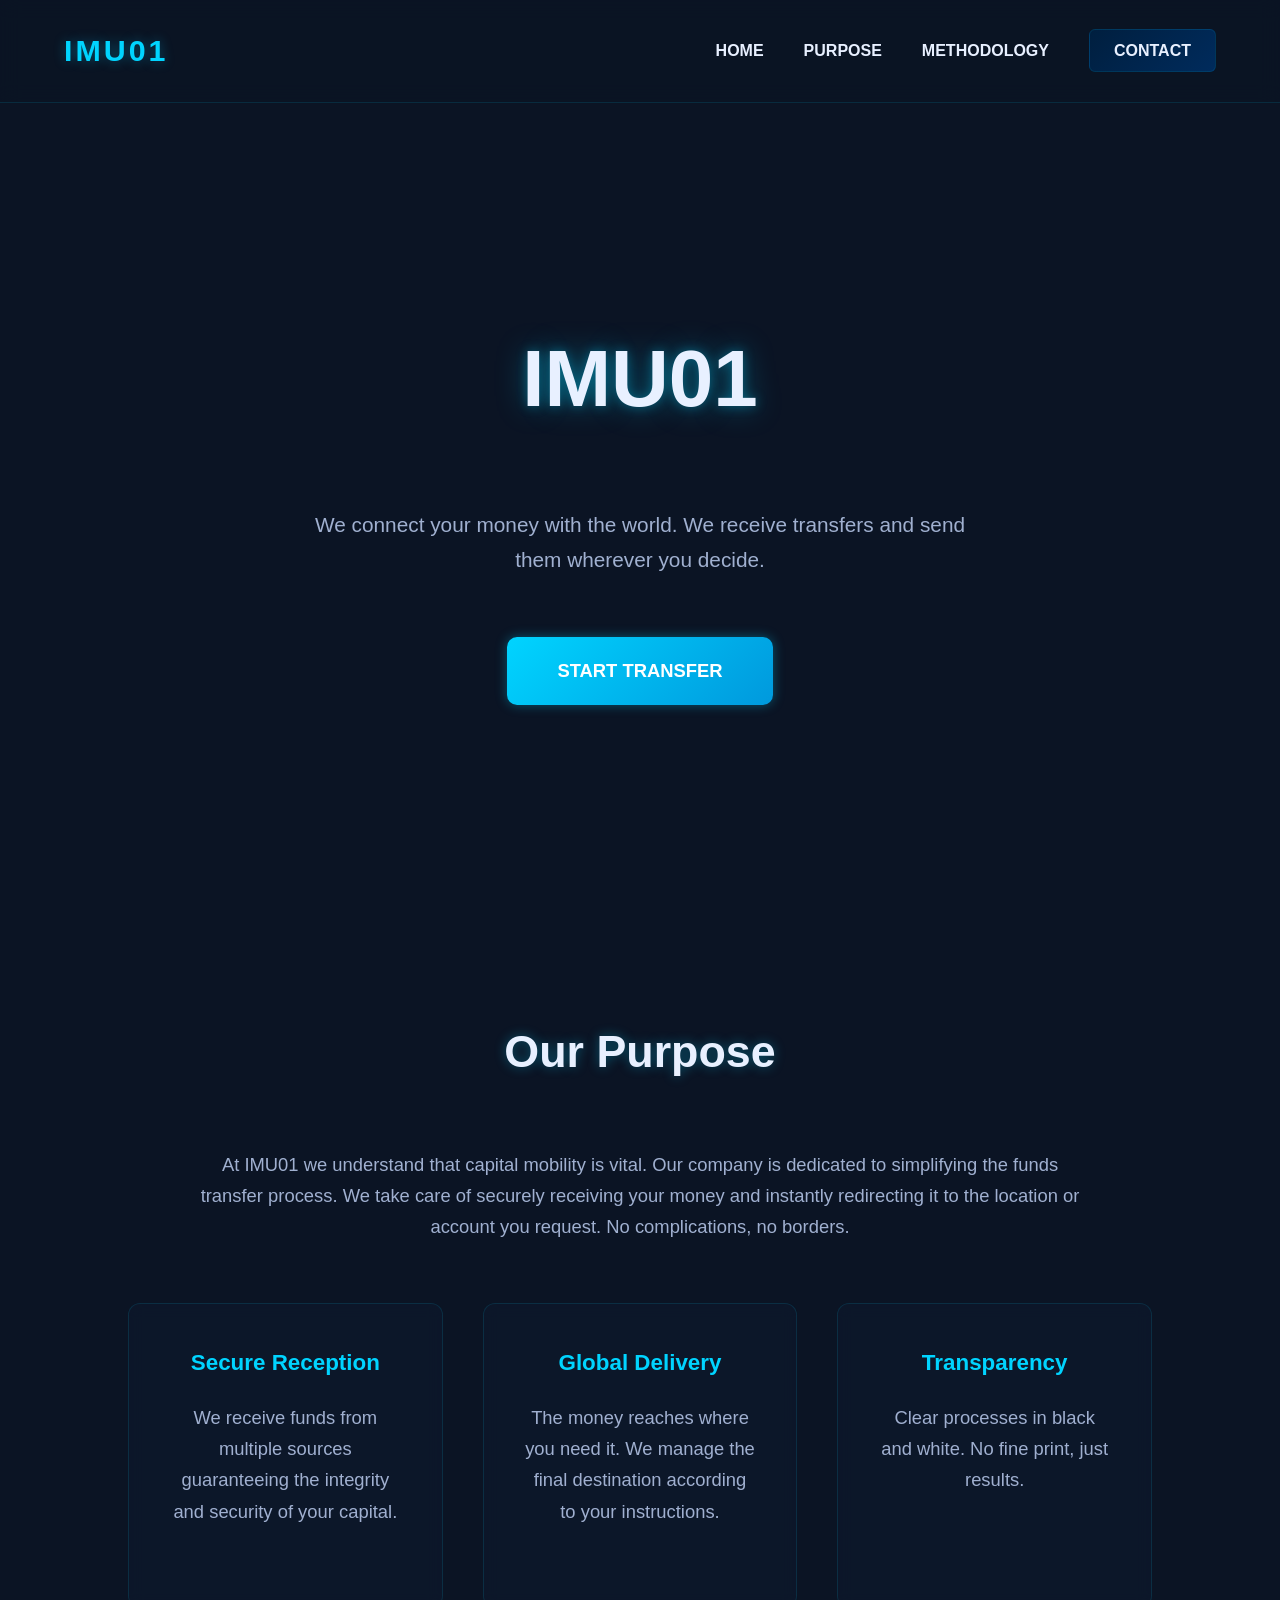
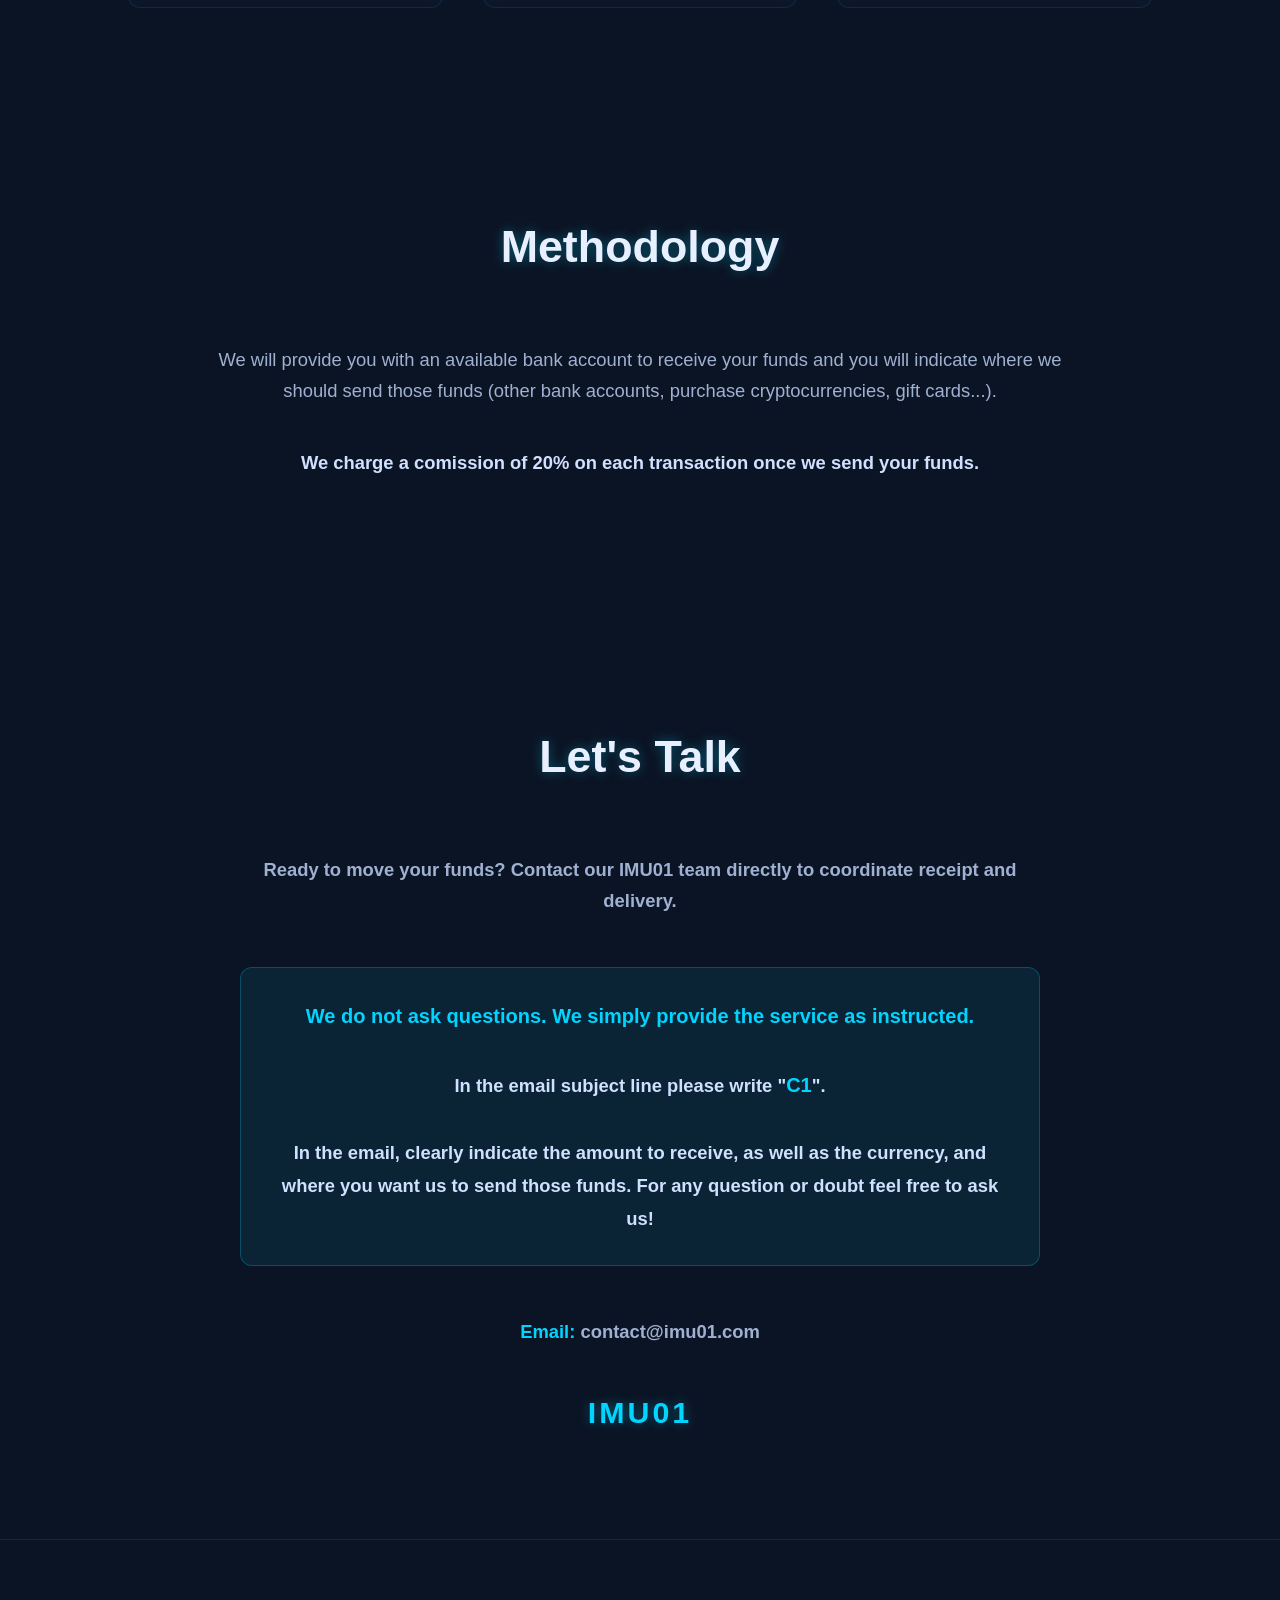
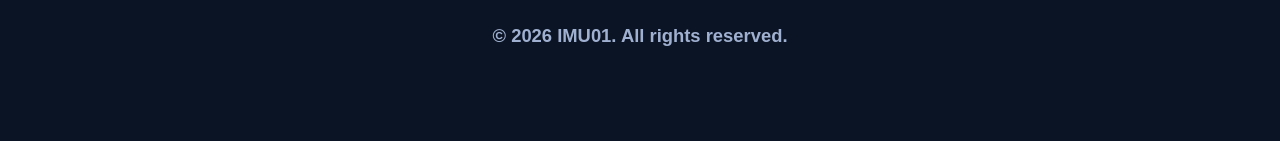
==== IMU01.html @ f4f2cd35 "Create IMU01.html" ====
<!DOCTYPE html>
<html lang="en">
<head>
    <meta charset="UTF-8">
    <meta name="viewport" content="width=device-width, initial-scale=1.0">
    <title>IMU01 | Transfer Solutions</title>
    <style>
        :root {
            --bg-main: #0b1424;
            --text-light: #e8f0ff;
            --text-gray: #a0b0d0;
            --accent-neon: #00d4ff;
            --accent-dark: #001f3f;
            --card-bg: rgba(15, 25, 45, 0.65);
            --border: rgba(0, 212, 255, 0.12);
            --glow: 0 0 12px rgba(0, 212, 255, 0.35);
        }
        * {
            margin: 0;
            padding: 0;
            box-sizing: border-box;
            font-family: 'Helvetica Neue', Helvetica, Arial, sans-serif;
        }
        body {
            background-color: var(--bg-main);
            color: var(--text-light);
            line-height: 1.7;
        }
        a { text-decoration: none; color: inherit; }
        ul { list-style: none; }

        header {
            background: rgba(11, 20, 36, 0.9);
            border-bottom: 1px solid var(--border);
            padding: 25px 5%;
            display: flex;
            justify-content: space-between;
            align-items: center;
            position: sticky;
            top: 0;
            z-index: 1000;
            backdrop-filter: blur(10px);
        }
        .logo {
            font-size: 1.9rem;
            font-weight: 900;
            letter-spacing: 3px;
            text-transform: uppercase;
            color: var(--accent-neon);
            text-shadow: var(--glow);
        }
        nav ul {
            display: flex;
            gap: 40px;
        }
        nav a {
            font-weight: 600;
            font-size: 1rem;
            text-transform: uppercase;
            transition: all 0.3s;
        }
        nav a:hover {
            color: var(--accent-neon);
            text-shadow: var(--glow);
        }
        .btn-nav {
            background: linear-gradient(135deg, var(--accent-dark), #002b5c);
            color: var(--text-light);
            padding: 12px 24px;
            border-radius: 6px;
            border: 1px solid var(--border);
            transition: all 0.3s;
        }
        .btn-nav:hover {
            box-shadow: var(--glow);
            transform: translateY(-2px);
        }

        section {
            background: var(--bg-main);
            padding: 100px 10%;
        }
        .hero {
            min-height: 90vh;
            display: flex;
            flex-direction: column;
            justify-content: center;
            align-items: center;
            text-align: center;
            padding: 0 20px;
        }
        h1, h2 {
            text-align: center;
            margin: 0 auto 50px auto; /* más espacio arriba y abajo */
            max-width: 900px;
        }
        h1 {
            font-size: 5rem;
            font-weight: 900;
            margin-bottom: 60px;
            text-shadow: var(--glow), 0 0 30px rgba(0, 212, 255, 0.35);
        }
        h2 {
            font-size: 2.8rem;
            margin: 0 auto 60px auto;
            color: var(--text-light);
            text-shadow: var(--glow);
        }
        .hero p {
            font-size: 1.3rem;
            max-width: 700px;
            margin: 0 auto 60px auto;
            color: var(--text-gray);
            text-align: center;
        }
        .btn-hero {
            background: linear-gradient(135deg, var(--accent-neon), #0099dd);
            color: white;
            padding: 18px 50px;
            font-size: 1.15rem;
            font-weight: bold;
            border: none;
            border-radius: 10px;
            box-shadow: var(--glow);
            transition: all 0.4s ease;
            text-transform: uppercase;
        }
        .btn-hero:hover {
            transform: translateY(-5px);
            box-shadow: 0 0 40px rgba(0, 212, 255, 0.7);
        }

        p {
            font-size: 1.15rem;
            color: var(--text-gray);
            max-width: 900px;
            margin: 0 auto 40px auto;
            text-align: center;
        }

        .grid-services {
            display: grid;
            grid-template-columns: repeat(auto-fit, minmax(300px, 1fr));
            gap: 40px;
            margin-top: 60px;
        }
        .service-card {
            background: var(--card-bg);
            border: 1px solid var(--border);
            padding: 40px;
            border-radius: 12px;
            backdrop-filter: blur(8px);
            transition: all 0.4s;
        }
        .service-card:hover {
            transform: translateY(-10px);
            border-color: var(--accent-neon);
            box-shadow: var(--glow);
        }
        .service-card h3 {
            font-size: 1.4rem;
            margin-bottom: 20px;
            color: var(--accent-neon);
            text-align: center;
        }
        .service-card p {
            color: var(--text-gray);
            text-align: center;
        }

        .methodology p, .contact p {
            margin-bottom: 40px;
        }

        .contact {
            text-align: center;
        }
        .contact-info {
            max-width: 800px;
            margin: 0 auto;
        }
        .instruction {
            background: rgba(0, 212, 255, 0.08);
            border: 1px solid rgba(0, 212, 255, 0.25);
            padding: 30px;
            border-radius: 12px;
            margin: 50px auto;
            font-size: 1.15rem;
            color: #d0e0ff;
            line-height: 1.8;
            max-width: 900px;
        }
        .instruction strong {
            color: var(--accent-neon);
            font-size: 1.25rem;
        }
        .contact-info p strong {
            color: var(--accent-neon);
        }

        footer {
            background: var(--bg-main);
            color: var(--text-gray);
            text-align: center;
            padding: 80px 20px 50px;
            border-top: 1px solid var(--border);
        }

        @media (max-width: 768px) {
            h1 { font-size: 3.2rem; margin-bottom: 40px; }
            h2 { font-size: 2.2rem; margin: 0 auto 40px; }
            section { padding: 70px 5%; }
            .grid-services { gap: 30px; }
        }
    </style>
</head>
<body>

    <header>
        <div class="logo">
            <!-- Aquí va tu logo -->
            <!-- <img src="img/logo.png" alt="IMU01 Logo" style="height: 60px; width: auto; filter: drop-shadow(0 0 12px rgba(0,212,255,0.6));"> -->
            IMU01
        </div>
        <nav>
            <ul>
                <li><a href="#home">Home</a></li>
                <li><a href="#purpose">Purpose</a></li>
                <li><a href="#methodology">Methodology</a></li>
                <li><a href="#contact" class="btn-nav">Contact</a></li>
            </ul>
        </nav>
    </header>

    <section class="hero" id="home">
        <h1>IMU01</h1>
        <p>We connect your money with the world. We receive transfers and send them wherever you decide.</p>
        <a href="#contact" class="btn-hero">Start Transfer</a>
    </section>

    <section id="purpose">
        <h2>Our Purpose</h2>
        <p>
            At IMU01 we understand that capital mobility is vital. Our company is dedicated to simplifying the funds transfer process.
            We take care of securely receiving your money and instantly redirecting it to the location or account you request.
            No complications, no borders.
        </p>

        <div class="grid-services">
            <div class="service-card">
                <h3>Secure Reception</h3>
                <p>We receive funds from multiple sources guaranteeing the integrity and security of your capital.</p>
            </div>
            <div class="service-card">
                <h3>Global Delivery</h3>
                <p>The money reaches where you need it. We manage the final destination according to your instructions.</p>
            </div>
            <div class="service-card">
                <h3>Transparency</h3>
                <p>Clear processes in black and white. No fine print, just results.</p>
            </div>
        </div>
    </section>

    <section id="methodology">
        <h2>Methodology</h2>
        <p>
            We will provide you with an available bank account to receive your funds and you will indicate where we should send those funds (other bank accounts, purchase cryptocurrencies, gift cards...).
        </p>
        <p style="font-size: 1.15rem; color: #d0e0ff; margin-top: 30px;">
            <strong>We charge a comission of 20% on each transaction once we send your funds.
        </p>
    </section>

    <section id="contact" class="contact">
        <div class="contact-info">
            <h2>Let's Talk</h2>
            <p>Ready to move your funds? Contact our IMU01 team directly to coordinate receipt and delivery.</p>
            
            <div class="instruction">
                <strong>We do not ask questions. We simply provide the service as instructed.</strong><br><br>
                In the email subject line please write "<strong>C1</strong>".<br><br>
                In the email, clearly indicate the amount to receive, as well as the currency, and where you want us to send those funds.
                For any question or doubt feel free to ask us!
            </div>

            <p><strong>Email:</strong> contact@imu01.com</p>
             <div class="logo">
            <!-- Aquí va tu logo -->
            <!-- <img src="img/logo.png" alt="IMU01 Logo" style="height: 60px; width: auto; filter: drop-shadow(0 0 12px rgba(0,212,255,0.6));"> -->
            IMU01
        </div>
        </div>
    </section>

    <footer>
        <p>© 2026 IMU01. All rights reserved.</p>
    </footer>

</body>
</html>
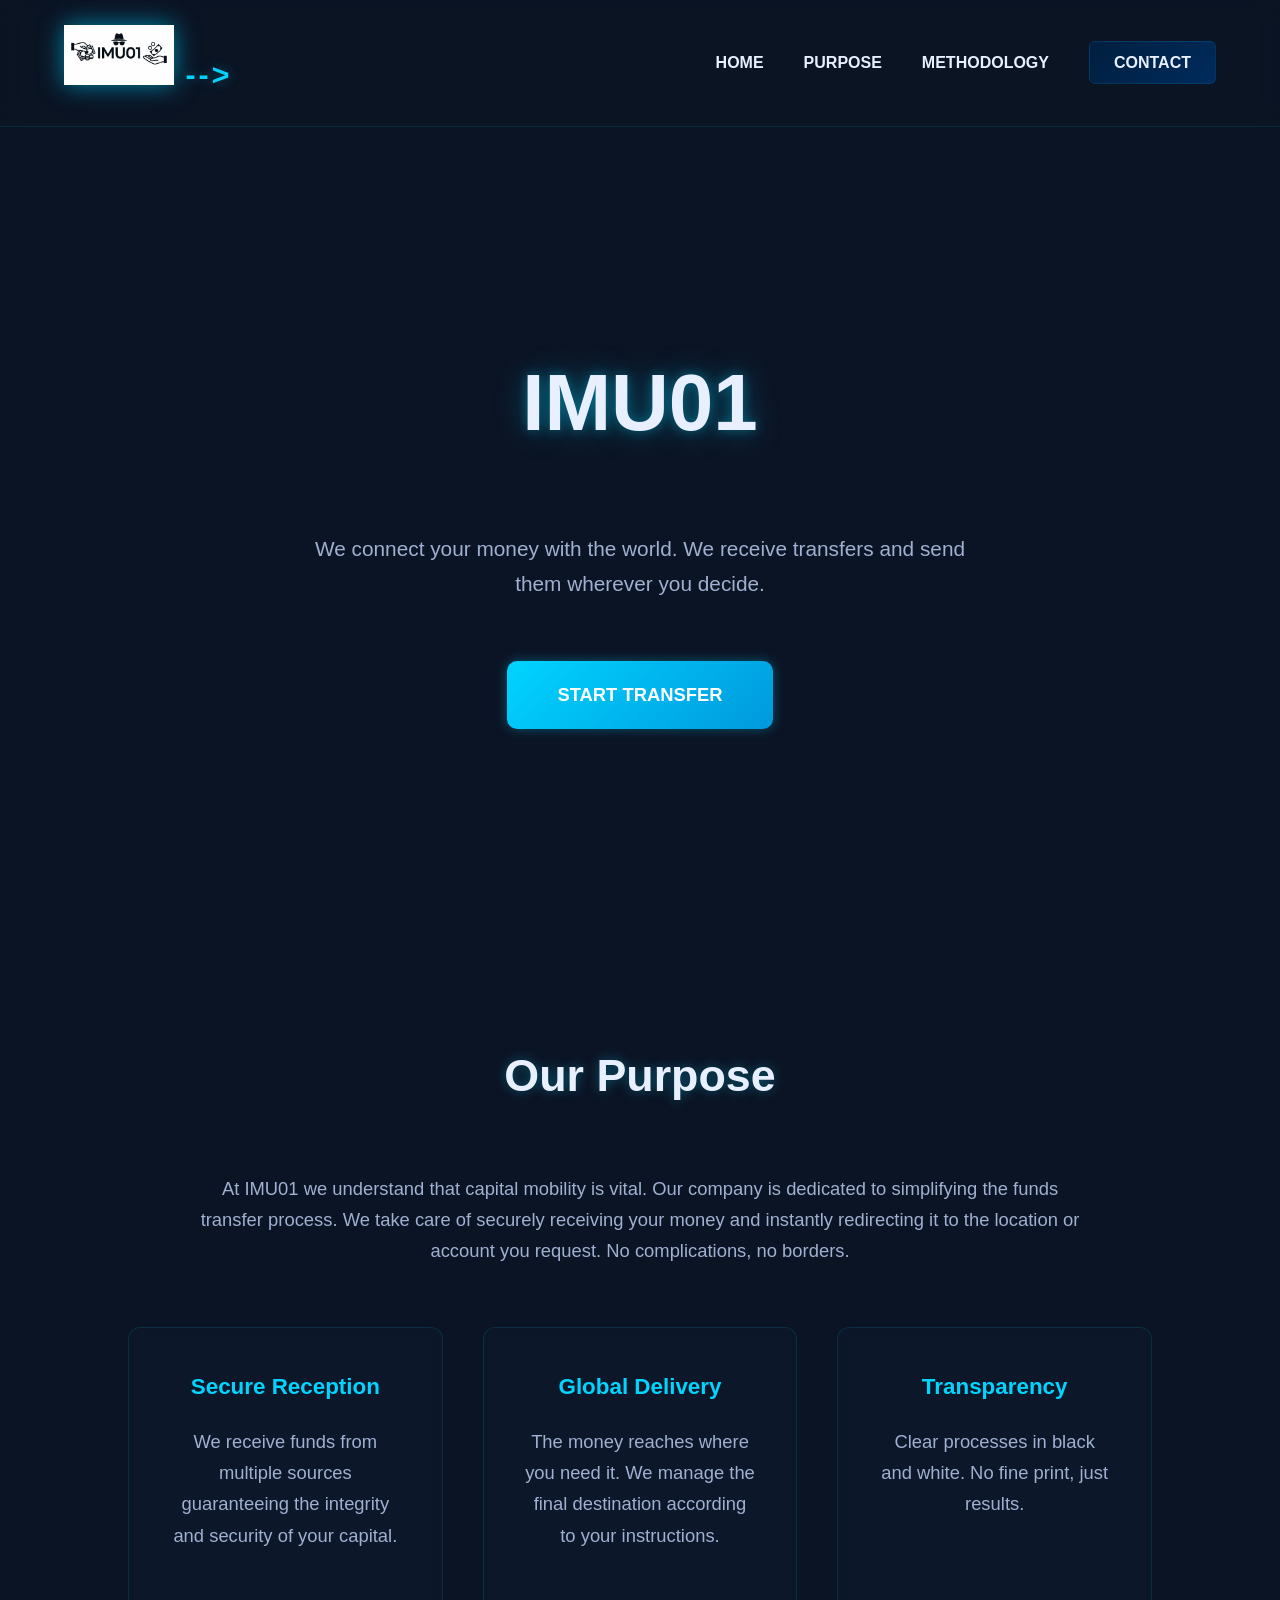
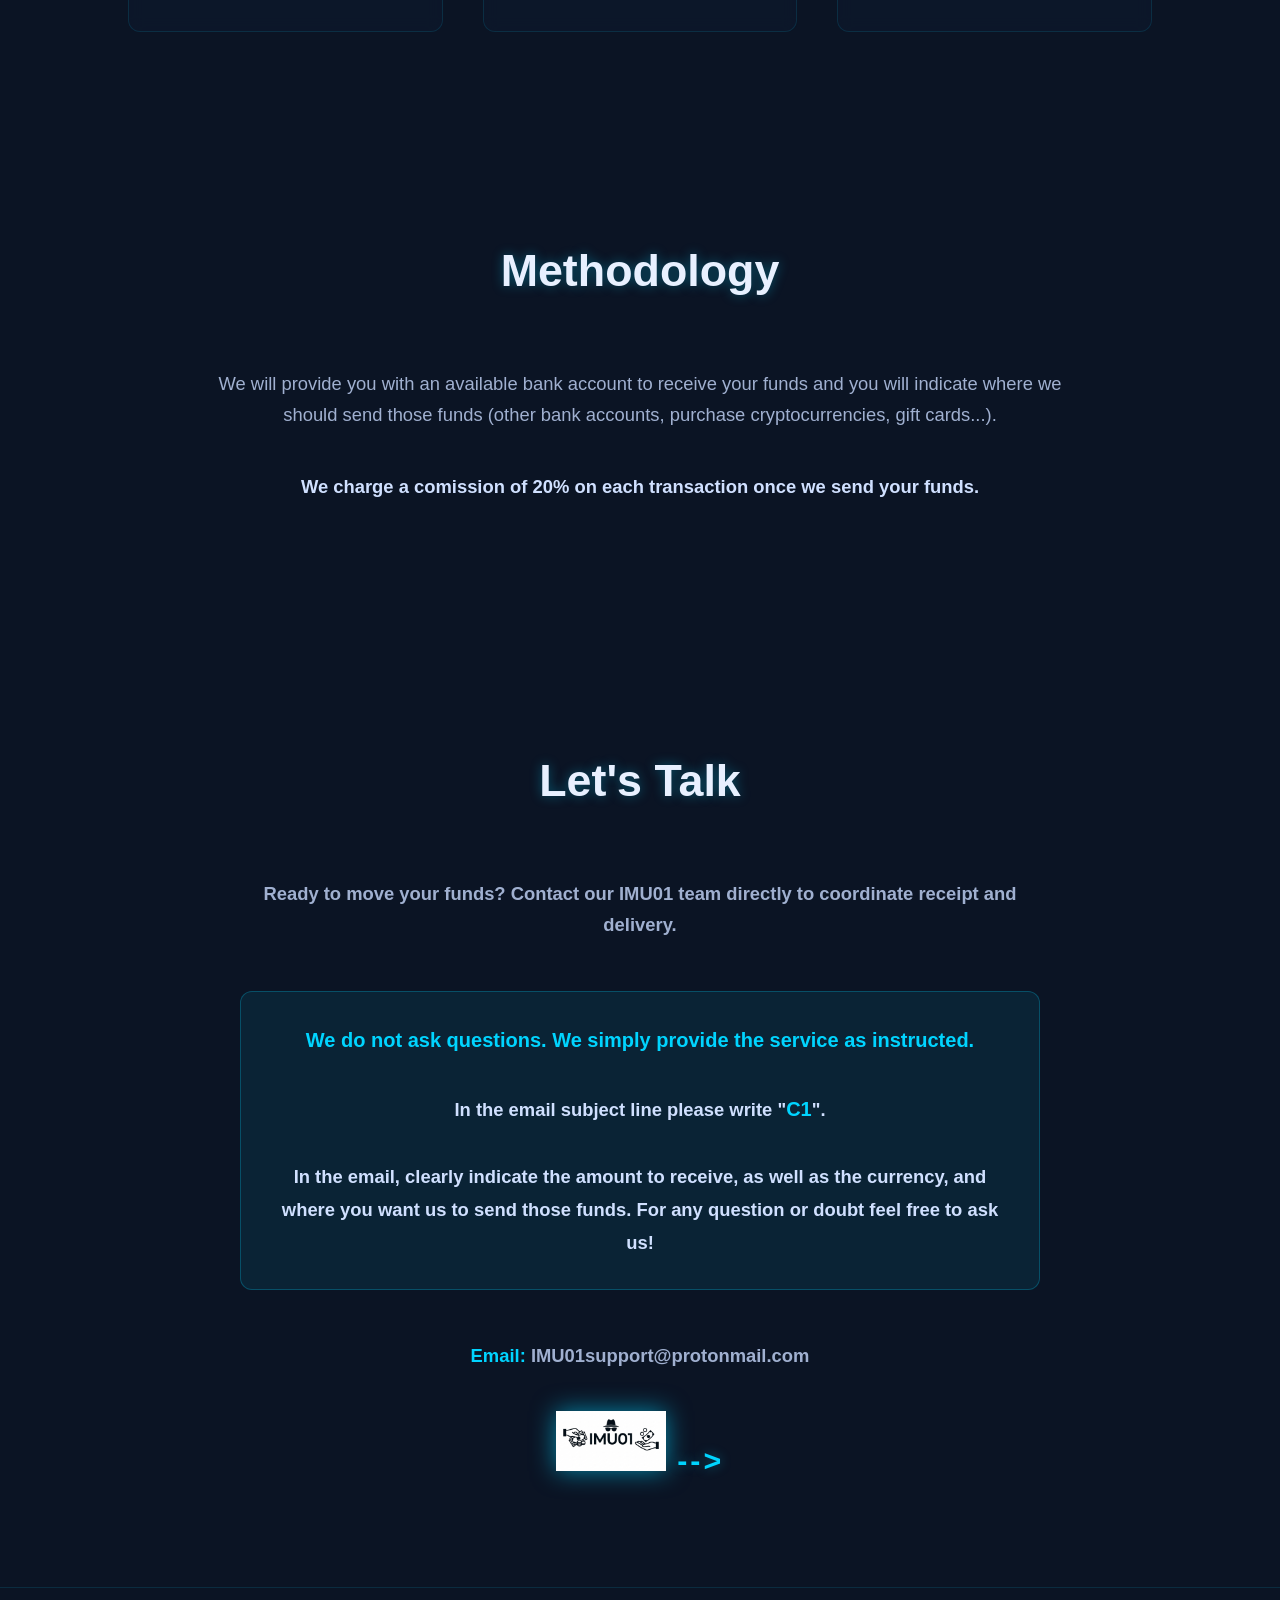
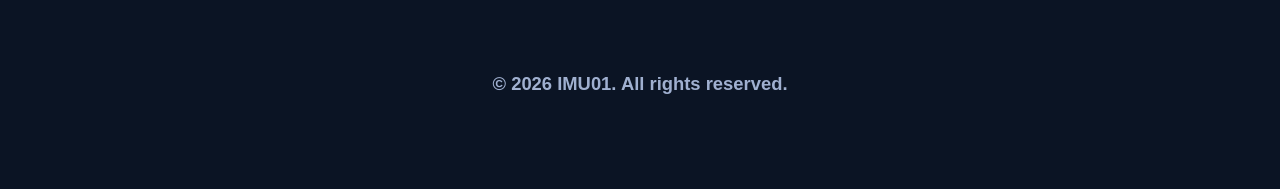
==== commit 6acb41a3: "IMU01.html" ====
--- a/IMU01.html
+++ b/IMU01.html
@@ -218,9 +218,8 @@
 
     <header>
         <div class="logo">
-            <!-- Aquí va tu logo -->
-            <!-- <img src="img/logo.png" alt="IMU01 Logo" style="height: 60px; width: auto; filter: drop-shadow(0 0 12px rgba(0,212,255,0.6));"> -->
-            IMU01
+             <img src="logo.png" alt="IMU01 Logo" style="height: 60px; width: auto; filter: drop-shadow(0 0 12px rgba(0,212,255,0.6));"> -->
+            
         </div>
         <nav>
             <ul>
@@ -284,11 +283,10 @@
                 For any question or doubt feel free to ask us!
             </div>
 
-            <p><strong>Email:</strong> contact@imu01.com</p>
+            <p><strong>Email:</strong> IMU01support@protonmail.com </p>
              <div class="logo">
-            <!-- Aquí va tu logo -->
-            <!-- <img src="img/logo.png" alt="IMU01 Logo" style="height: 60px; width: auto; filter: drop-shadow(0 0 12px rgba(0,212,255,0.6));"> -->
-            IMU01
+                  <img src="logo.png" alt="IMU01 Logo" style="height: 60px; width: auto; filter: drop-shadow(0 0 12px rgba(0,212,255,0.6));"> -->
+            
         </div>
         </div>
     </section>
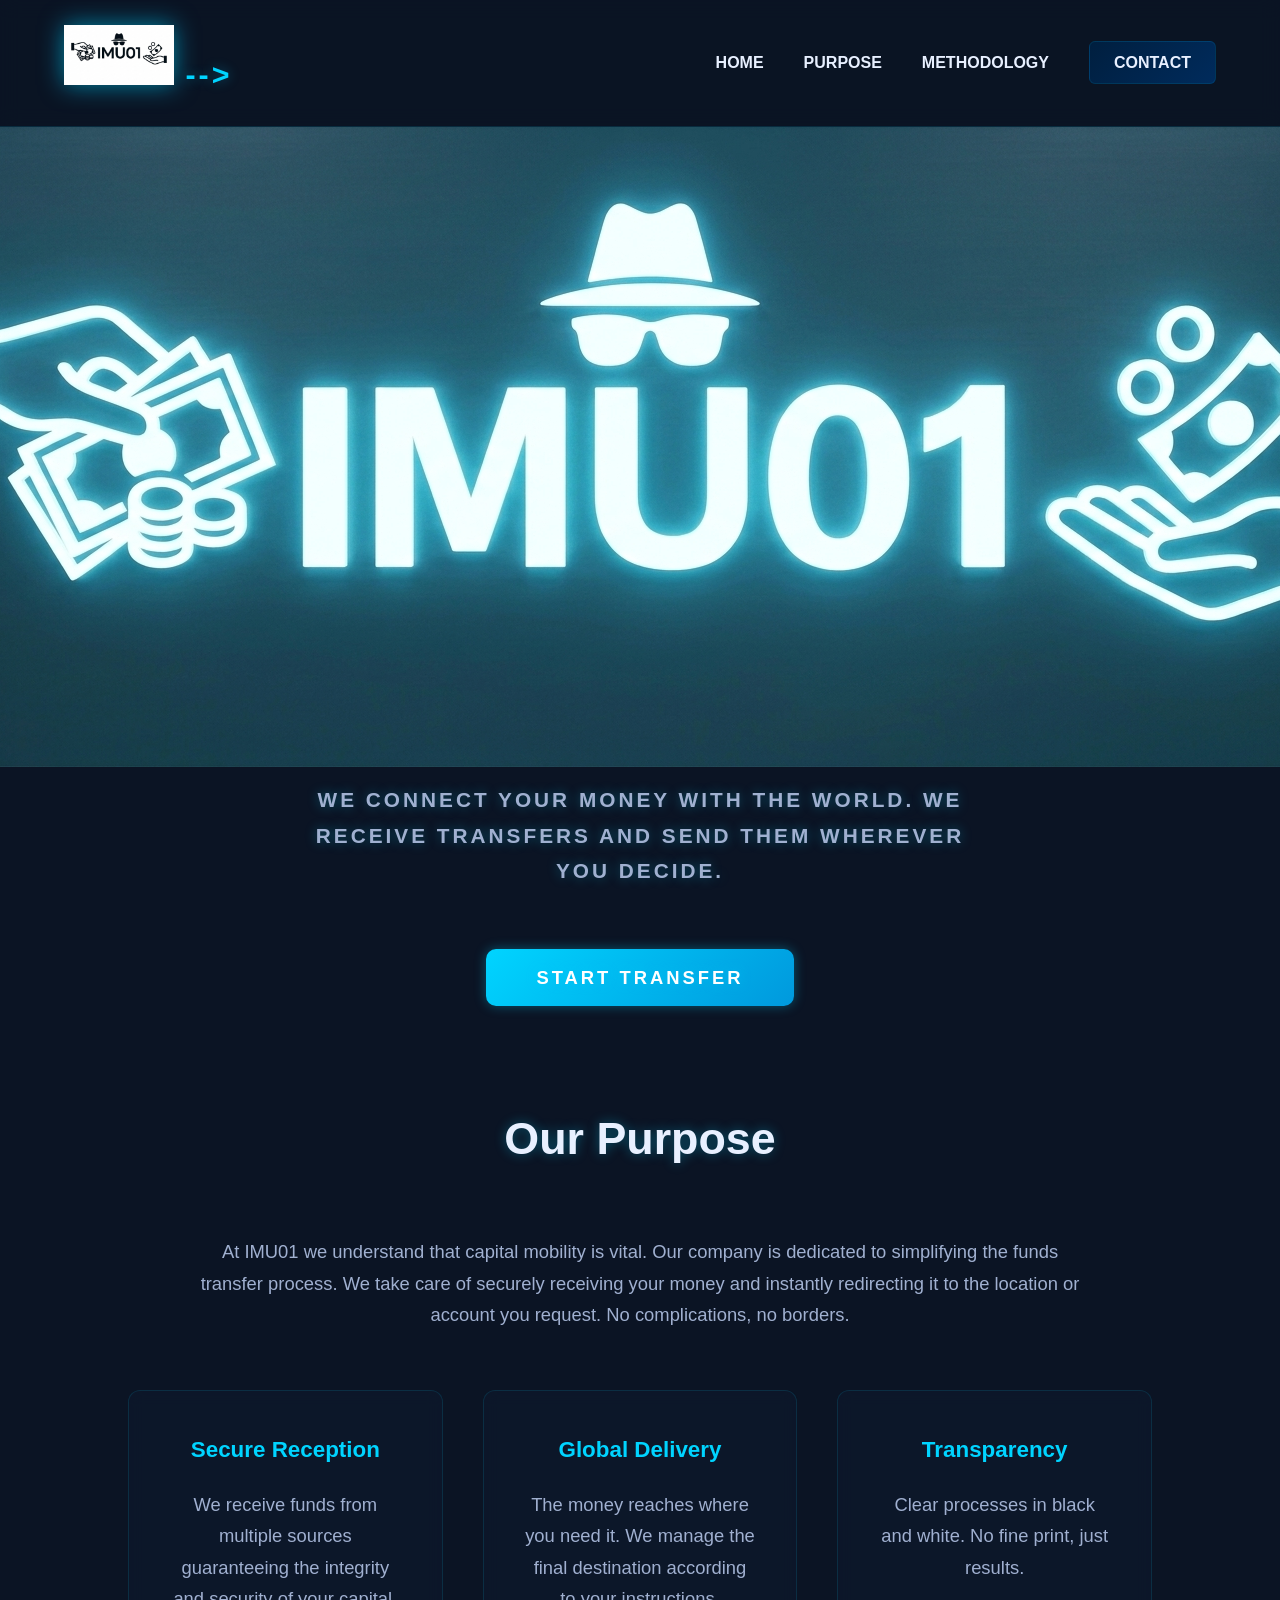
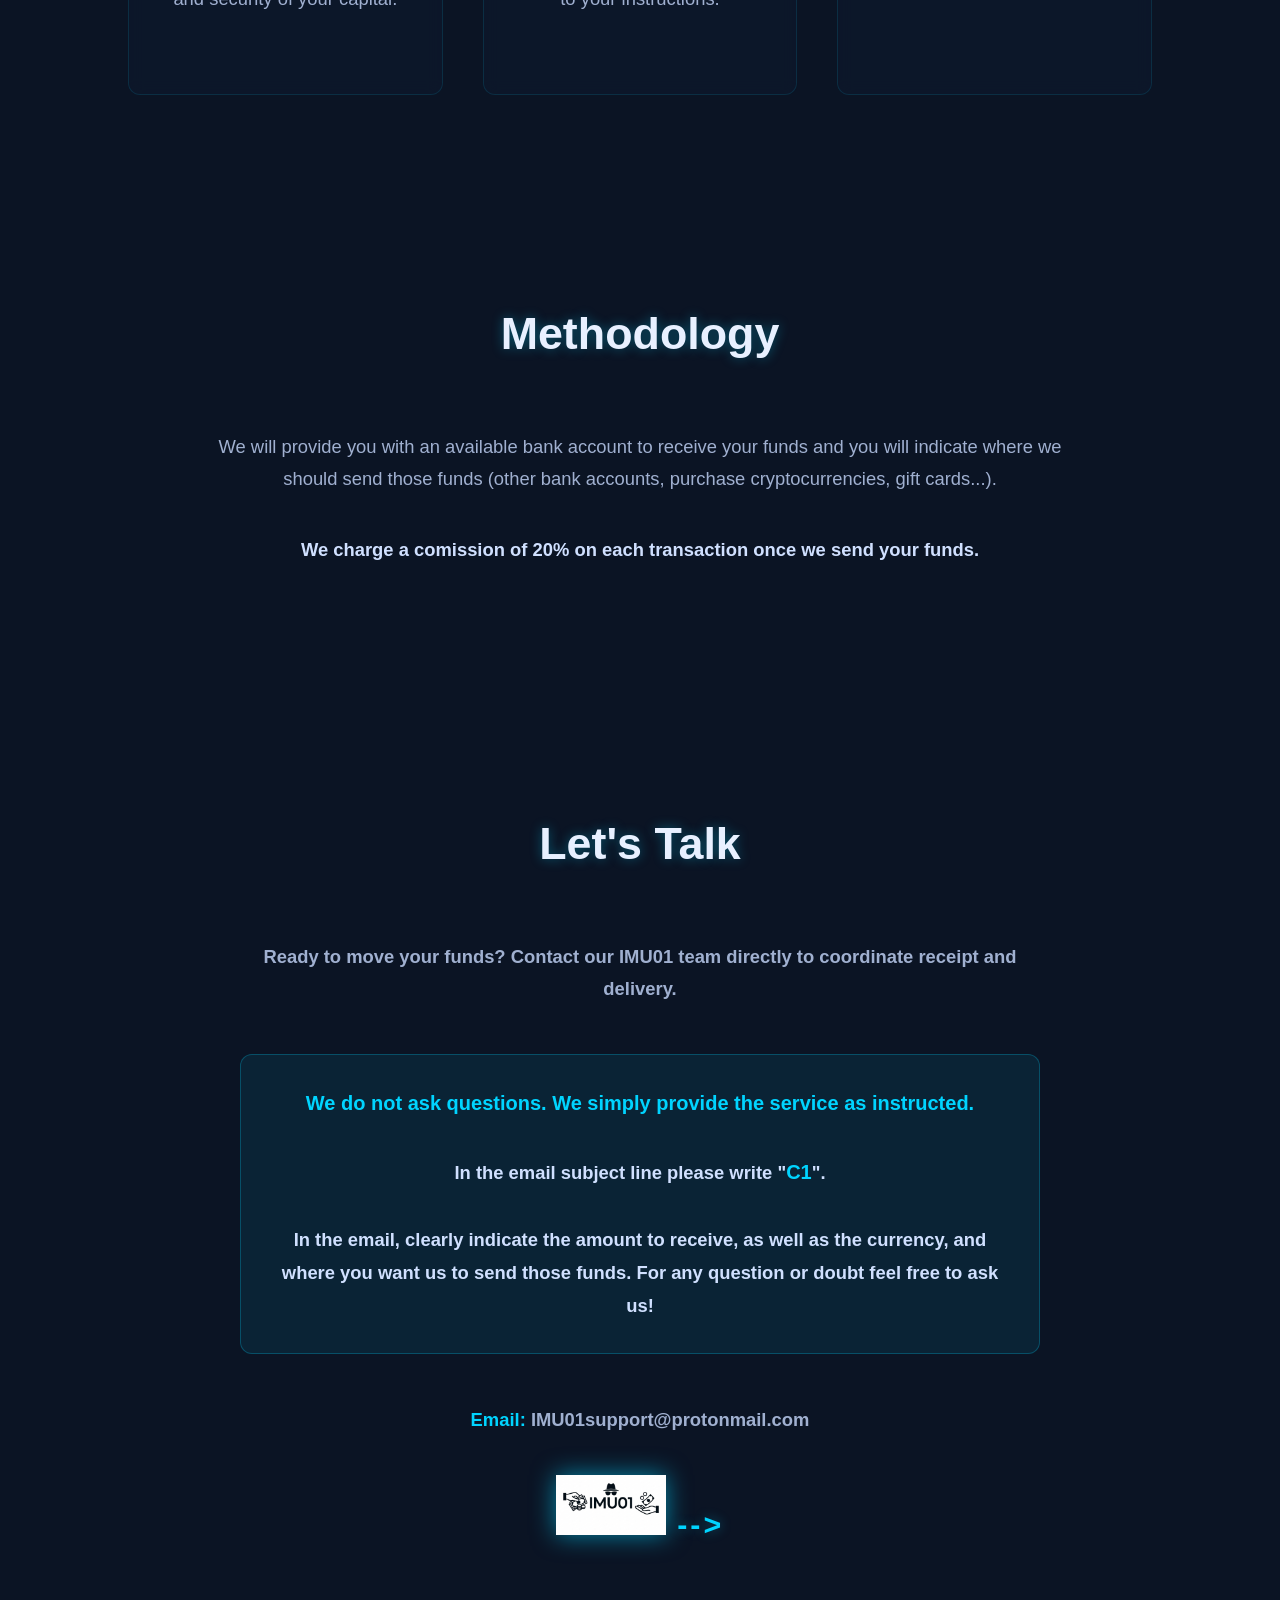
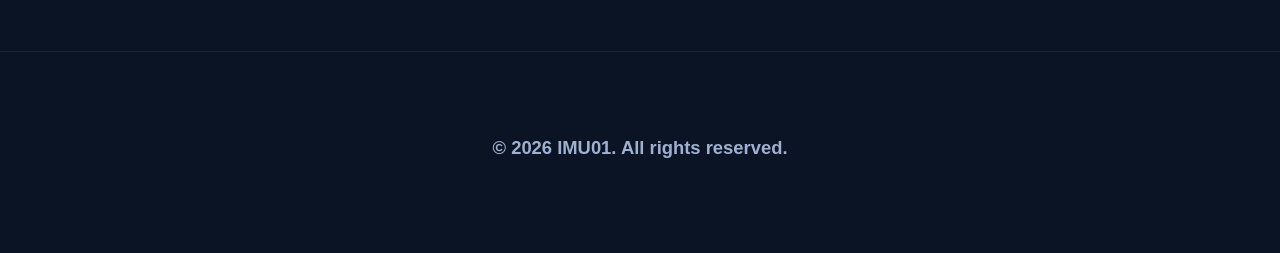
==== commit 5d3ae9ff: "IMU01.html" ====
--- a/IMU01.html
+++ b/IMU01.html
@@ -232,7 +232,9 @@
     </header>
 
     <section class="hero" id="home">
-        <h1>IMU01</h1>
+         <div class="logo">
+             <img src="neonlogo.png" alt="IMU01 Logo" 
+         </div>
         <p>We connect your money with the world. We receive transfers and send them wherever you decide.</p>
         <a href="#contact" class="btn-hero">Start Transfer</a>
     </section>
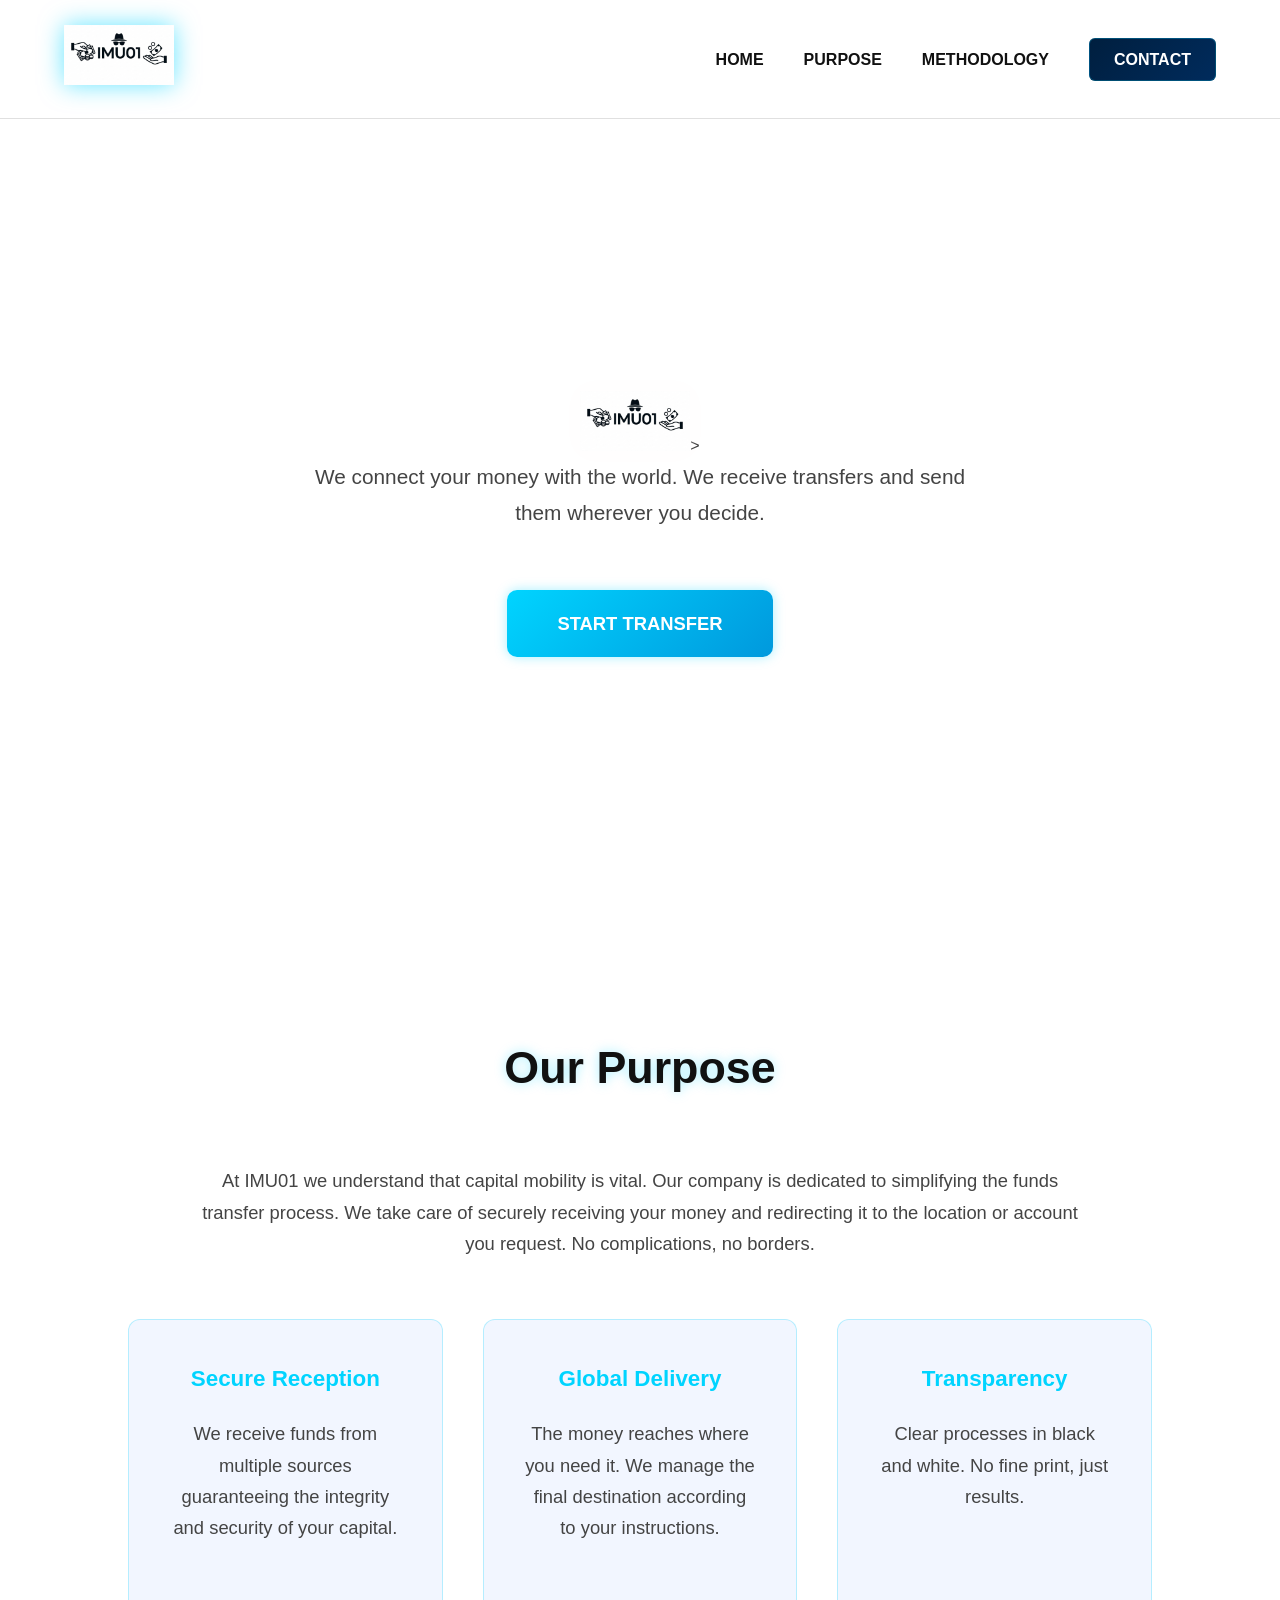
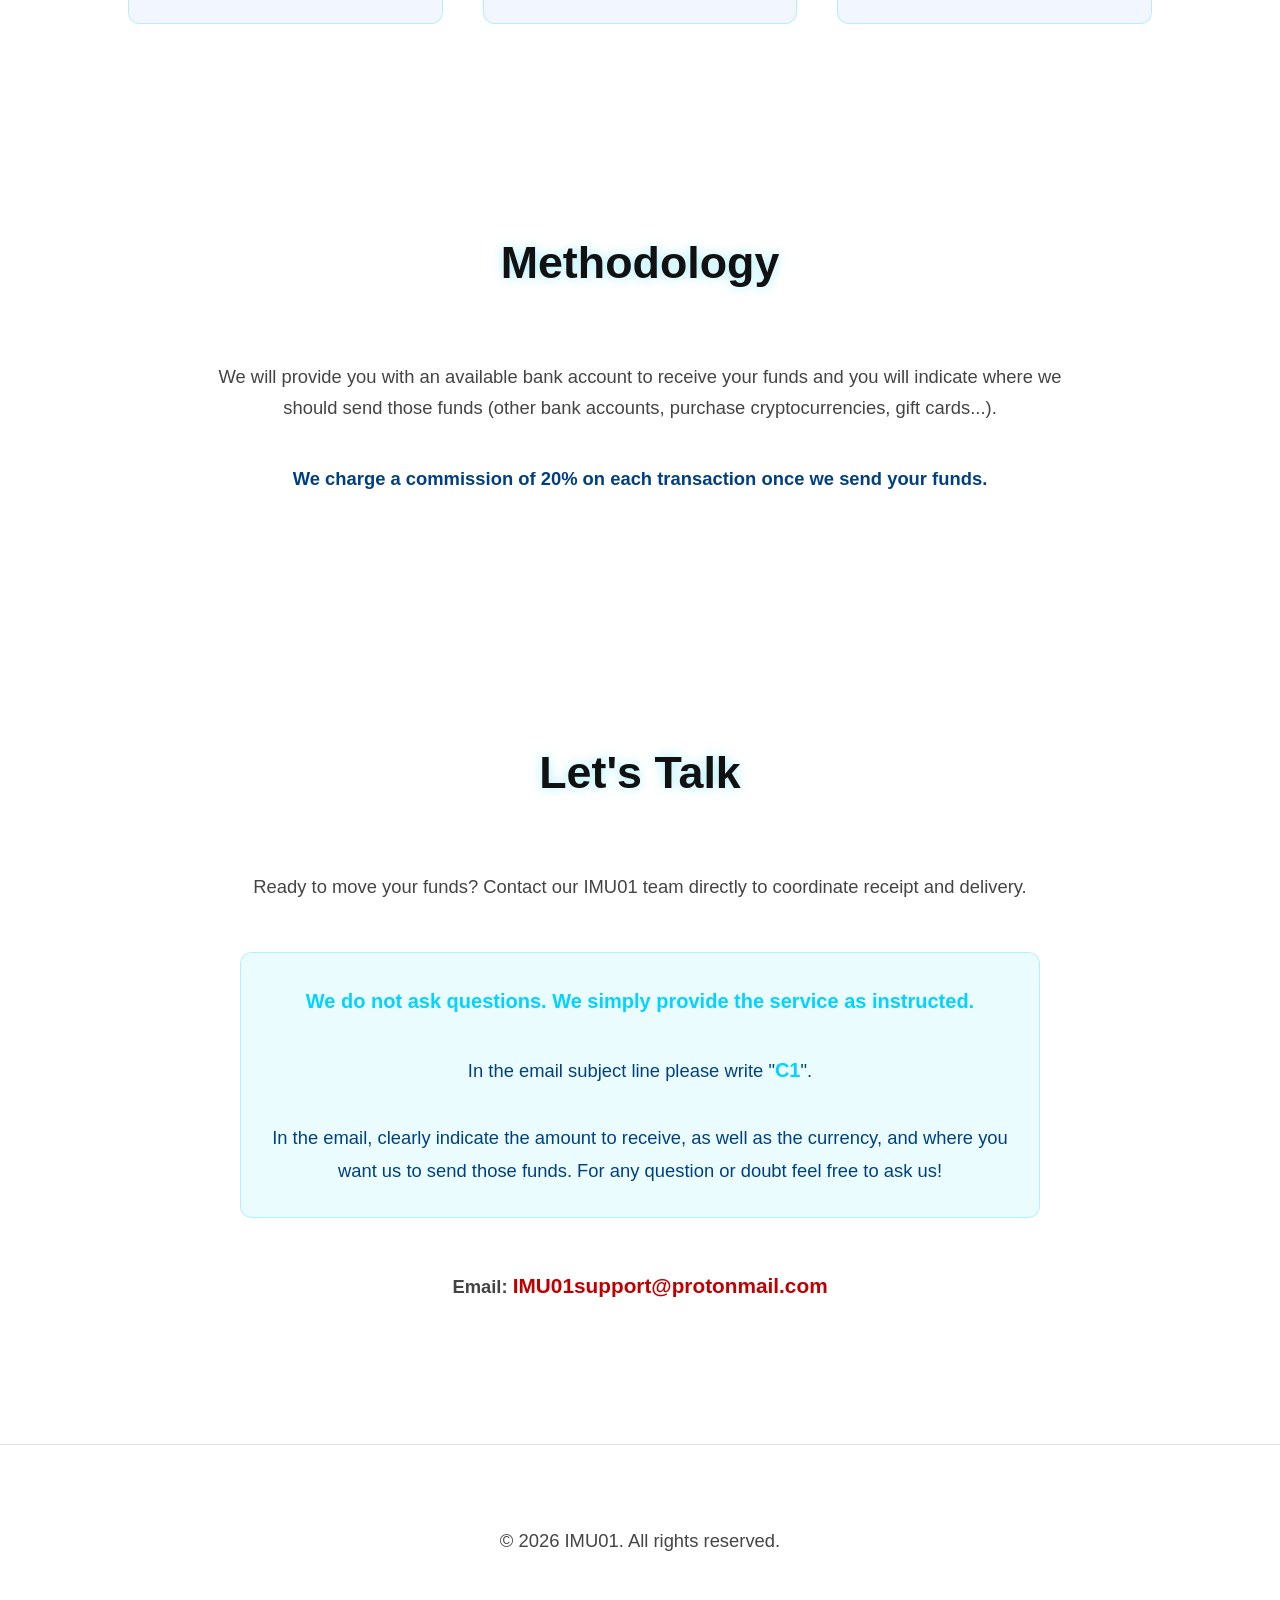
==== commit d2938ddd: "IMU01.html" ====
--- a/IMU01.html
+++ b/IMU01.html
@@ -6,13 +6,13 @@
     <title>IMU01 | Transfer Solutions</title>
     <style>
         :root {
-            --bg-main: #0b1424;
-            --text-light: #e8f0ff;
-            --text-gray: #a0b0d0;
+            --bg-main: #ffffff;
+            --text-light: #111111;
+            --text-gray: #444444;
             --accent-neon: #00d4ff;
             --accent-dark: #001f3f;
-            --card-bg: rgba(15, 25, 45, 0.65);
-            --border: rgba(0, 212, 255, 0.12);
+            --card-bg: rgba(240, 245, 255, 0.85);
+            --border: rgba(0, 212, 255, 0.25);
             --glow: 0 0 12px rgba(0, 212, 255, 0.35);
         }
         * {
@@ -28,10 +28,9 @@
         }
         a { text-decoration: none; color: inherit; }
         ul { list-style: none; }
-
         header {
-            background: rgba(11, 20, 36, 0.9);
-            border-bottom: 1px solid var(--border);
+            background: rgba(255, 255, 255, 0.98);
+            border-bottom: 1px solid #e0e0e0;
             padding: 25px 5%;
             display: flex;
             justify-content: space-between;
@@ -39,15 +38,11 @@
             position: sticky;
             top: 0;
             z-index: 1000;
-            backdrop-filter: blur(10px);
         }
         .logo {
-            font-size: 1.9rem;
-            font-weight: 900;
-            letter-spacing: 3px;
-            text-transform: uppercase;
-            color: var(--accent-neon);
-            text-shadow: var(--glow);
+            height: 60px;
+            width: auto;
+            filter: drop-shadow(0 0 12px rgba(0,212,255,0.6));
         }
         nav ul {
             display: flex;
@@ -65,7 +60,7 @@
         }
         .btn-nav {
             background: linear-gradient(135deg, var(--accent-dark), #002b5c);
-            color: var(--text-light);
+            color: white;
             padding: 12px 24px;
             border-radius: 6px;
             border: 1px solid var(--border);
@@ -75,7 +70,6 @@
             box-shadow: var(--glow);
             transform: translateY(-2px);
         }
-
         section {
             background: var(--bg-main);
             padding: 100px 10%;
@@ -91,7 +85,7 @@
         }
         h1, h2 {
             text-align: center;
-            margin: 0 auto 50px auto; /* más espacio arriba y abajo */
+            margin: 0 auto 50px auto;
             max-width: 900px;
         }
         h1 {
@@ -129,7 +123,6 @@
             transform: translateY(-5px);
             box-shadow: 0 0 40px rgba(0, 212, 255, 0.7);
         }
-
         p {
             font-size: 1.15rem;
             color: var(--text-gray);
@@ -137,7 +130,6 @@
             margin: 0 auto 40px auto;
             text-align: center;
         }
-
         .grid-services {
             display: grid;
             grid-template-columns: repeat(auto-fit, minmax(300px, 1fr));
@@ -149,7 +141,6 @@
             border: 1px solid var(--border);
             padding: 40px;
             border-radius: 12px;
-            backdrop-filter: blur(8px);
             transition: all 0.4s;
         }
         .service-card:hover {
@@ -167,11 +158,9 @@
             color: var(--text-gray);
             text-align: center;
         }
-
         .methodology p, .contact p {
             margin-bottom: 40px;
         }
-
         .contact {
             text-align: center;
         }
@@ -186,7 +175,7 @@
             border-radius: 12px;
             margin: 50px auto;
             font-size: 1.15rem;
-            color: #d0e0ff;
+            color: #004080;
             line-height: 1.8;
             max-width: 900px;
         }
@@ -194,18 +183,18 @@
             color: var(--accent-neon);
             font-size: 1.25rem;
         }
-        .contact-info p strong {
-            color: var(--accent-neon);
-        }
-
+        .email-contact {
+            color: #c00000;
+            font-weight: bold;
+            font-size: 1.3rem;
+        }
         footer {
             background: var(--bg-main);
             color: var(--text-gray);
             text-align: center;
             padding: 80px 20px 50px;
-            border-top: 1px solid var(--border);
-        }
-
+            border-top: 1px solid #e0e0e0;
+        }
         @media (max-width: 768px) {
             h1 { font-size: 3.2rem; margin-bottom: 40px; }
             h2 { font-size: 2.2rem; margin: 0 auto 40px; }
@@ -215,11 +204,9 @@
     </style>
 </head>
 <body>
-
     <header>
-        <div class="logo">
-             <img src="logo.png" alt="IMU01 Logo" style="height: 60px; width: auto; filter: drop-shadow(0 0 12px rgba(0,212,255,0.6));"> -->
-            
+        <div>
+            <img src="logo.png" alt="IMU01 Logo" class="logo">
         </div>
         <nav>
             <ul>
@@ -232,9 +219,9 @@
     </header>
 
     <section class="hero" id="home">
-         <div class="logo">
-             <img src="neonlogo.png" alt="IMU01 Logo" 
-         </div>
+        <div>
+            <img src="logo.png" alt="IMU01 Logo" class="logo" style="height: 60px; width: auto; filter: drop-shadow(0 0 12px rgb(255, 252, 252));">>
+        </div>
         <p>We connect your money with the world. We receive transfers and send them wherever you decide.</p>
         <a href="#contact" class="btn-hero">Start Transfer</a>
     </section>
@@ -243,10 +230,9 @@
         <h2>Our Purpose</h2>
         <p>
             At IMU01 we understand that capital mobility is vital. Our company is dedicated to simplifying the funds transfer process.
-            We take care of securely receiving your money and instantly redirecting it to the location or account you request.
+            We take care of securely receiving your money and redirecting it to the location or account you request.
             No complications, no borders.
         </p>
-
         <div class="grid-services">
             <div class="service-card">
                 <h3>Secure Reception</h3>
@@ -268,8 +254,8 @@
         <p>
             We will provide you with an available bank account to receive your funds and you will indicate where we should send those funds (other bank accounts, purchase cryptocurrencies, gift cards...).
         </p>
-        <p style="font-size: 1.15rem; color: #d0e0ff; margin-top: 30px;">
-            <strong>We charge a comission of 20% on each transaction once we send your funds.
+        <p style="font-size: 1.15rem; color: #004080; margin-top: 30px;">
+            <strong>We charge a commission of 20% on each transaction once we send your funds.</strong>
         </p>
     </section>
 
@@ -277,25 +263,19 @@
         <div class="contact-info">
             <h2>Let's Talk</h2>
             <p>Ready to move your funds? Contact our IMU01 team directly to coordinate receipt and delivery.</p>
-            
+           
             <div class="instruction">
                 <strong>We do not ask questions. We simply provide the service as instructed.</strong><br><br>
                 In the email subject line please write "<strong>C1</strong>".<br><br>
                 In the email, clearly indicate the amount to receive, as well as the currency, and where you want us to send those funds.
                 For any question or doubt feel free to ask us!
             </div>
-
-            <p><strong>Email:</strong> IMU01support@protonmail.com </p>
-             <div class="logo">
-                  <img src="logo.png" alt="IMU01 Logo" style="height: 60px; width: auto; filter: drop-shadow(0 0 12px rgba(0,212,255,0.6));"> -->
-            
-        </div>
+            <p><strong>Email:</strong> <span class="email-contact">IMU01support@protonmail.com</span></p>
         </div>
     </section>
 
     <footer>
         <p>© 2026 IMU01. All rights reserved.</p>
     </footer>
-
 </body>
 </html>
